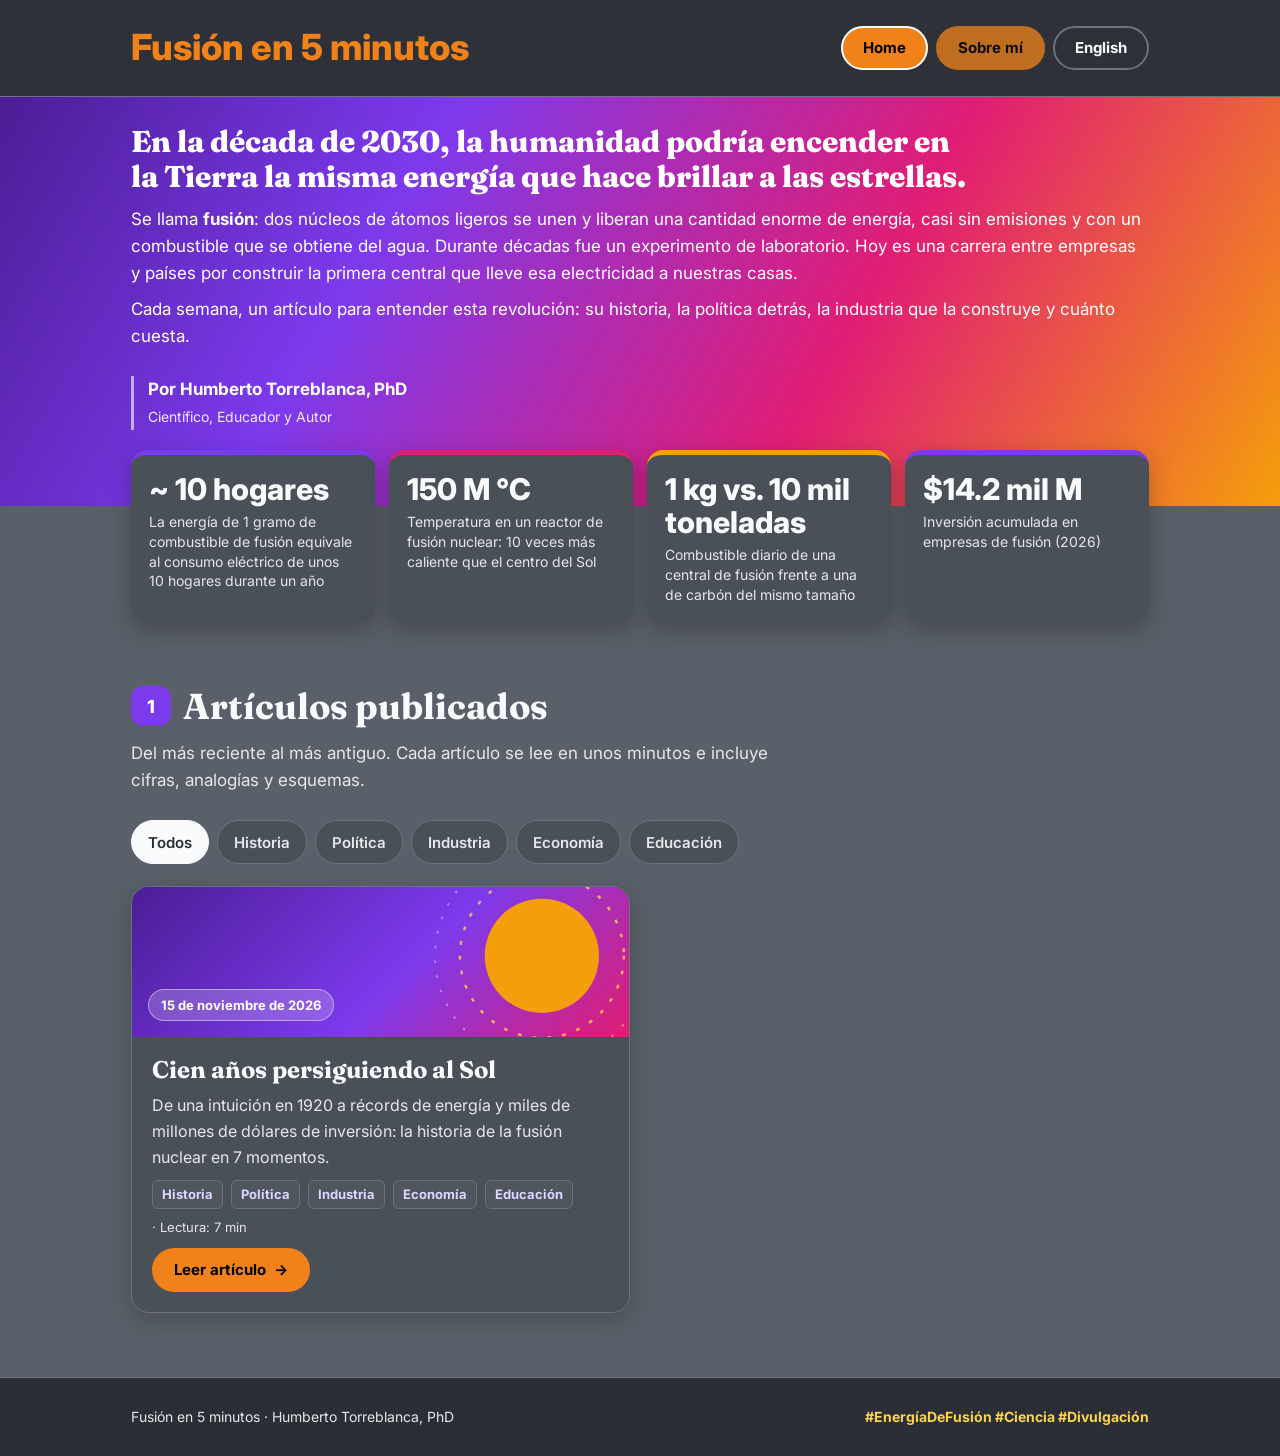
==== index.html @ 05f506db "Build bilingual Fusión en 5 minutos site Spanish and English homepages, About pages and the first ar" ====
<!DOCTYPE html>
<html lang="es">
<head>
<meta charset="utf-8">
<meta name="viewport" content="width=device-width, initial-scale=1">
<title>Fusión en 5 minutos · Energía de fusión explicada en español</title>
<meta name="description" content="Cada semana, un artículo en español para entender la energía de fusión: su historia, la política detrás, la industria que la construye y cuánto cuesta.">
<meta property="og:title" content="Fusión en 5 minutos · Energía de fusión explicada en español">
<meta property="og:description" content="Cada semana, un artículo en español para entender la energía de fusión: su historia, la política detrás, la industria que la construye y cuánto cuesta.">
<meta property="og:type" content="website">
<link rel="alternate" hreflang="en" href="en/index.html">
<link rel="icon" href="assets/favicon.svg" type="image/svg+xml">
<link rel="preconnect" href="https://fonts.googleapis.com"><link rel="preconnect" href="https://fonts.gstatic.com" crossorigin><link href="https://fonts.googleapis.com/css2?family=Inter:wght@400;500;600;700;800&family=Fraunces:opsz,wght@9..144,700;9..144,800&display=swap" rel="stylesheet">
<link rel="stylesheet" href="assets/css/home.css">
</head>
<body>
<nav class="bar" aria-label="Principal">
  <div class="inner">
    <a class="brand" href="index.html">Fusión en 5 minutos</a>
    <div class="tabs">
      <a class="tab" href="index.html" aria-current="page">Home</a>
      <a class="tab" href="sobre-mi.html">Sobre mí</a>
      <a class="tab lang" href="en/index.html" hreflang="en" lang="en">English</a>
    </div>
  </div>
</nav>

<header class="hero short">
  <div class="inner">
    <div class="txt">
      <h1>En la década de 2030, la humanidad podría encender en la Tierra la misma energía que hace brillar a las estrellas.</h1>
      <p>Se llama <strong>fusión</strong>: dos núcleos de átomos ligeros se unen y liberan una cantidad enorme de energía, casi sin emisiones y con un combustible que se obtiene del agua. Durante décadas fue un experimento de laboratorio. Hoy es una carrera entre empresas y países por construir la primera central que lleve esa electricidad a nuestras casas.</p>
      <p>Cada semana, un artículo para entender esta revolución: su historia, la política detrás, la industria que la construye y cuánto cuesta.</p>
    </div>
    <div class="autor"><b>Por Humberto Torreblanca, PhD</b><span>Científico, Educador y Autor</span></div>
  </div>
</header>

<main class="inner">
  <section class="stats" aria-label="Datos sobre la fusión">
      <div class="stat" style="--c:var(--violet)"><div class="n">~ 10 hogares</div><div class="l">La energía de 1 gramo de combustible de fusión equivale al consumo eléctrico de unos 10 hogares durante un año</div></div>
      <div class="stat" style="--c:var(--magenta)"><div class="n">150 M °C</div><div class="l">Temperatura en un reactor de fusión nuclear: 10 veces más caliente que el centro del Sol</div></div>
      <div class="stat" style="--c:var(--orange)"><div class="n">1 kg vs. 10 mil toneladas</div><div class="l">Combustible diario de una central de fusión frente a una de carbón del mismo tamaño</div></div>
      <div class="stat" style="--c:var(--violet)"><div class="n">$14.2 mil M</div><div class="l">Inversión acumulada en empresas de fusión (2026)</div></div>
  </section>

  <section class="sec" aria-labelledby="h-art">
    <div class="sec-h"><span class="num" style="--c:var(--violet)">1</span><h2 id="h-art">Artículos publicados</h2></div>
    <p class="lead">Del más reciente al más antiguo. Cada artículo se lee en unos minutos e incluye cifras, analogías y esquemas.</p>
    <div class="filters" id="filters" role="group" aria-label="Filtrar por eje"><button class="f" type="button" data-e="" aria-pressed="true">Todos</button><button class="f" type="button" data-e="Historia" aria-pressed="false">Historia</button><button class="f" type="button" data-e="Política" aria-pressed="false">Política</button><button class="f" type="button" data-e="Industria" aria-pressed="false">Industria</button><button class="f" type="button" data-e="Economía" aria-pressed="false">Economía</button><button class="f" type="button" data-e="Educación" aria-pressed="false">Educación</button></div>
    <div class="grid" id="grid">
      <article class="card" data-axes="Historia|Política|Industria|Economía|Educación">
        <div class="thumb" style="--g:linear-gradient(135deg,#4C1D95,#7C3AED 55%,#E11D74)"><svg viewBox="0 0 400 150" preserveAspectRatio="xMaxYMid slice" aria-hidden="true"><circle cx="330" cy="70" r="46" fill="#F59E0B"/><circle cx="330" cy="70" r="66" fill="none" stroke="#FCD34D" stroke-width="2" stroke-dasharray="3 9" opacity=".8"/><circle cx="330" cy="70" r="86" fill="none" stroke="#fff" stroke-width="1.5" stroke-dasharray="2 10" opacity=".4"/></svg><span class="week">15 de noviembre de 2026</span></div>
        <div class="body">
          <h3>Cien años persiguiendo al Sol</h3>
          <p>De una intuición en 1920 a récords de energía y miles de millones de dólares de inversión: la historia de la fusión nuclear en 7 momentos.</p>
          <div class="meta"><span class="tag">Historia</span><span class="tag">Política</span><span class="tag">Industria</span><span class="tag">Economía</span><span class="tag">Educación</span><span>· Lectura: 7 min</span></div>
          <a class="btn" href="articulos/cien-anos-persiguiendo-al-sol.html">Leer artículo <span aria-hidden="true">→</span></a>
        </div>
      </article>
    </div>
    <p class="empty" id="empty" data-t="Todavía no hay artículos de {x}. Llegan pronto." hidden></p>
  </section>
</main>
<footer>
  <div class="inner">
    <span>Fusión en 5 minutos · Humberto Torreblanca, PhD</span>
    <span class="hash">#EnergíaDeFusión #Ciencia #Divulgación</span>
  </div>
</footer>
<script>
{
  const grid = document.getElementById("grid"), filters = document.getElementById("filters"), empty = document.getElementById("empty");
  filters.addEventListener("click", ev => {
    const b = ev.target.closest(".f"); if (!b) return;
    const x = b.dataset.e;
    filters.querySelectorAll(".f").forEach(f => f.setAttribute("aria-pressed", f === b));
    let n = 0;
    grid.querySelectorAll(".card").forEach(c => {
      const show = !x || c.dataset.axes.split("|").includes(x);
      c.hidden = !show; if (show) n++;
    });
    empty.hidden = n > 0;
    empty.textContent = empty.dataset.t.replace("{x}", b.textContent);
  });
}
</script>
</body>
</html>
---- assets/css/home.css ----
/* Fusión en 5 minutos · portada y About. Paleta "Plomo + plasma". */
:root{color-scheme:dark;
  --bg:#5A6069;--card:#4A5058;--card2:#50565E;--dark:#2B2F35;--line:#6B7280;
  --ink:#F8FAFC;--ink2:#E5E7EB;--violet:#7C3AED;--deep:#4C1D95;--magenta:#E11D74;--orange:#F59E0B;--gold:#FCD34D;--lav:#DDD6FE;
  --plasma:linear-gradient(120deg,#4C1D95 0%,#7C3AED 30%,#E11D74 65%,#F59E0B 100%)}
*{box-sizing:border-box;min-width:0}
body{margin:0;background:var(--bg);color:var(--ink);font:17px/1.6 Inter,system-ui,sans-serif;overflow-x:clip}
a{color:inherit}
h1,h2,h3{font-family:Fraunces,Georgia,serif;line-height:1.08;margin:0;text-wrap:balance}
.inner{max-width:1120px;margin:0 auto;padding:0 max(4vw,16px)}

/* Barra */
.bar{position:sticky;top:0;z-index:10;background:rgba(43,47,53,.92);backdrop-filter:blur(8px);border-bottom:1px solid var(--line)}
.bar .inner{display:flex;align-items:center;gap:16px;min-height:96px;flex-wrap:wrap;padding-top:10px;padding-bottom:10px}
.brand{display:flex;align-items:center;gap:10px;font-weight:800;font-size:clamp(26px,3.4vw,36px);line-height:1.1;color:rgb(240,130,25);text-decoration:none;margin-right:auto}
.tabs{display:flex;gap:8px;flex-wrap:wrap}
.tab{min-height:44px;padding:0 20px;display:inline-flex;align-items:center;border-radius:999px;text-decoration:none;font-weight:700;font-size:15px;background:rgb(240,130,25);color:#000;border:2px solid transparent;opacity:.75}
.tab:hover{opacity:1}
.tab[aria-current=page]{opacity:1;border-color:#fff}
.tab.lang{background:transparent;color:var(--ink);border-color:var(--line);opacity:1}
.tab.lang:hover{border-color:#fff}
.tab:focus-visible,.card a:focus-visible,.btn:focus-visible{outline:3px solid var(--gold);outline-offset:2px}

/* Portada */
.hero{background:var(--plasma);color:#fff;padding:clamp(40px,6vw,72px) 0 clamp(80px,9vw,110px)}
.hero .inner{display:grid;grid-template-columns:minmax(0,1fr);gap:clamp(24px,4vw,48px);align-items:center}
.hero.short{padding:28px 0 76px}
.hero.short .inner{display:flex;flex-direction:column;align-items:flex-start;gap:14px}
.hero.short .txt{flex:1;width:100%}
.hero.short h1{font-size:30px;line-height:1.15;font-weight:800;margin:0 0 12px;max-width:none}
.hero.short p{font-size:17px;max-width:none;margin:0 0 8px}
.hero.short .autor{margin:4px 0 0}
.pill{display:inline-block;font-size:13px;font-weight:700;padding:6px 14px;border-radius:999px;background:rgba(255,255,255,.18);border:1px solid rgba(255,255,255,.4)}
.hero h1{font-size:clamp(38px,6vw,60px);margin:18px 0 14px}
.hero p{font-size:19px;margin:0;max-width:560px}
.autor{margin-top:22px;padding-left:14px;border-left:3px solid rgba(255,255,255,.6)}
.autor b{display:block;font-size:17px}.autor span{font-size:14px;opacity:.9}

/* Cifras */
.stats{display:grid;grid-template-columns:repeat(auto-fit,minmax(200px,1fr));gap:14px;margin-top:-56px;position:relative}
.stat{background:var(--card);border-radius:16px;padding:18px;box-shadow:0 8px 24px rgba(0,0,0,.25);border-top:5px solid var(--c)}
.stat .n{font-size:clamp(26px,3vw,30px);font-weight:800;line-height:1.1}
.stat .l{font-size:14px;color:var(--ink2);margin-top:6px;line-height:1.4}

/* Secciones */
.sec{padding:clamp(36px,5vw,64px) 0}
.sec-h{display:flex;align-items:center;gap:12px;margin-bottom:22px;flex-wrap:wrap}
.sec-h h2{font-size:clamp(28px,3.4vw,36px)}
.num{flex:none;display:inline-grid;place-items:center;width:40px;height:40px;border-radius:12px;font:800 18px Inter,sans-serif;background:var(--c);color:#fff}
.lead{color:var(--ink2);max-width:680px;margin:-8px 0 26px}

/* Tarjetas de artículos */
.grid{display:grid;grid-template-columns:repeat(auto-fill,minmax(min(100%,330px),1fr));gap:20px}
.card{background:var(--card);border:1px solid var(--line);border-radius:18px;overflow:hidden;display:flex;flex-direction:column;box-shadow:0 8px 24px rgba(0,0,0,.2);transition:transform .2s}
.card:hover{transform:translateY(-3px)}
.thumb{position:relative;height:150px;background:var(--g);display:flex;align-items:flex-end;padding:16px}
.thumb svg{position:absolute;inset:0;width:100%;height:100%}
.week{position:relative;font-size:13px;font-weight:700;padding:5px 12px;border-radius:999px;background:rgba(255,255,255,.2);border:1px solid rgba(255,255,255,.45);color:#fff}
.body{padding:20px;display:flex;flex-direction:column;gap:10px;flex:1}
.body h3{font-size:24px}
.body p{margin:0;color:var(--ink2);font-size:16px}
.meta{display:flex;flex-wrap:wrap;gap:8px;align-items:center;font-size:13px;color:var(--ink2)}
.tag{font-weight:700;padding:3px 9px;border-radius:6px;background:var(--card2);border:1px solid var(--line);color:var(--lav)}
.btn{margin-top:auto;align-self:flex-start;min-height:44px;display:inline-flex;align-items:center;gap:8px;padding:0 20px;border-radius:999px;background:rgb(240,130,25);color:#000;font-weight:700;font-size:15px;text-decoration:none;border:2px solid transparent}
.btn:hover{border-color:#fff}

/* Filtros */
.filters{display:flex;flex-wrap:wrap;gap:8px;margin-bottom:22px}
.f{min-height:44px;padding:0 16px;border-radius:999px;border:1px solid var(--line);background:var(--card);color:var(--ink2);font:600 15px Inter,sans-serif;cursor:pointer}
.f[aria-pressed=true]{background:var(--ink);color:var(--dark);border-color:var(--ink)}
.f:focus-visible{outline:3px solid var(--gold);outline-offset:2px}
.empty{padding:24px;border:1px dashed var(--line);border-radius:14px;color:var(--ink2)}

/* Cajas del template */
.analogia{background:var(--orange);color:#1C1917;border-radius:14px;padding:18px 22px}
.analogia b{display:block;font-size:13px;font-weight:800;margin-bottom:6px;color:var(--deep);letter-spacing:.06em;text-transform:uppercase}
.analogia p{margin:0}

/* About */
.about p{color:var(--ink2);margin:0 0 16px;max-width:760px}
.aviso{background:var(--card);border-radius:12px;padding:16px 18px;font-size:13px;color:var(--ink2);line-height:1.55}

footer{background:var(--dark);border-top:1px solid var(--line);padding:28px 0;font-size:14px;color:var(--ink2)}
footer .inner{display:flex;flex-wrap:wrap;gap:12px;justify-content:space-between}
.hash{color:var(--gold);font-weight:700}
[hidden]{display:none!important}
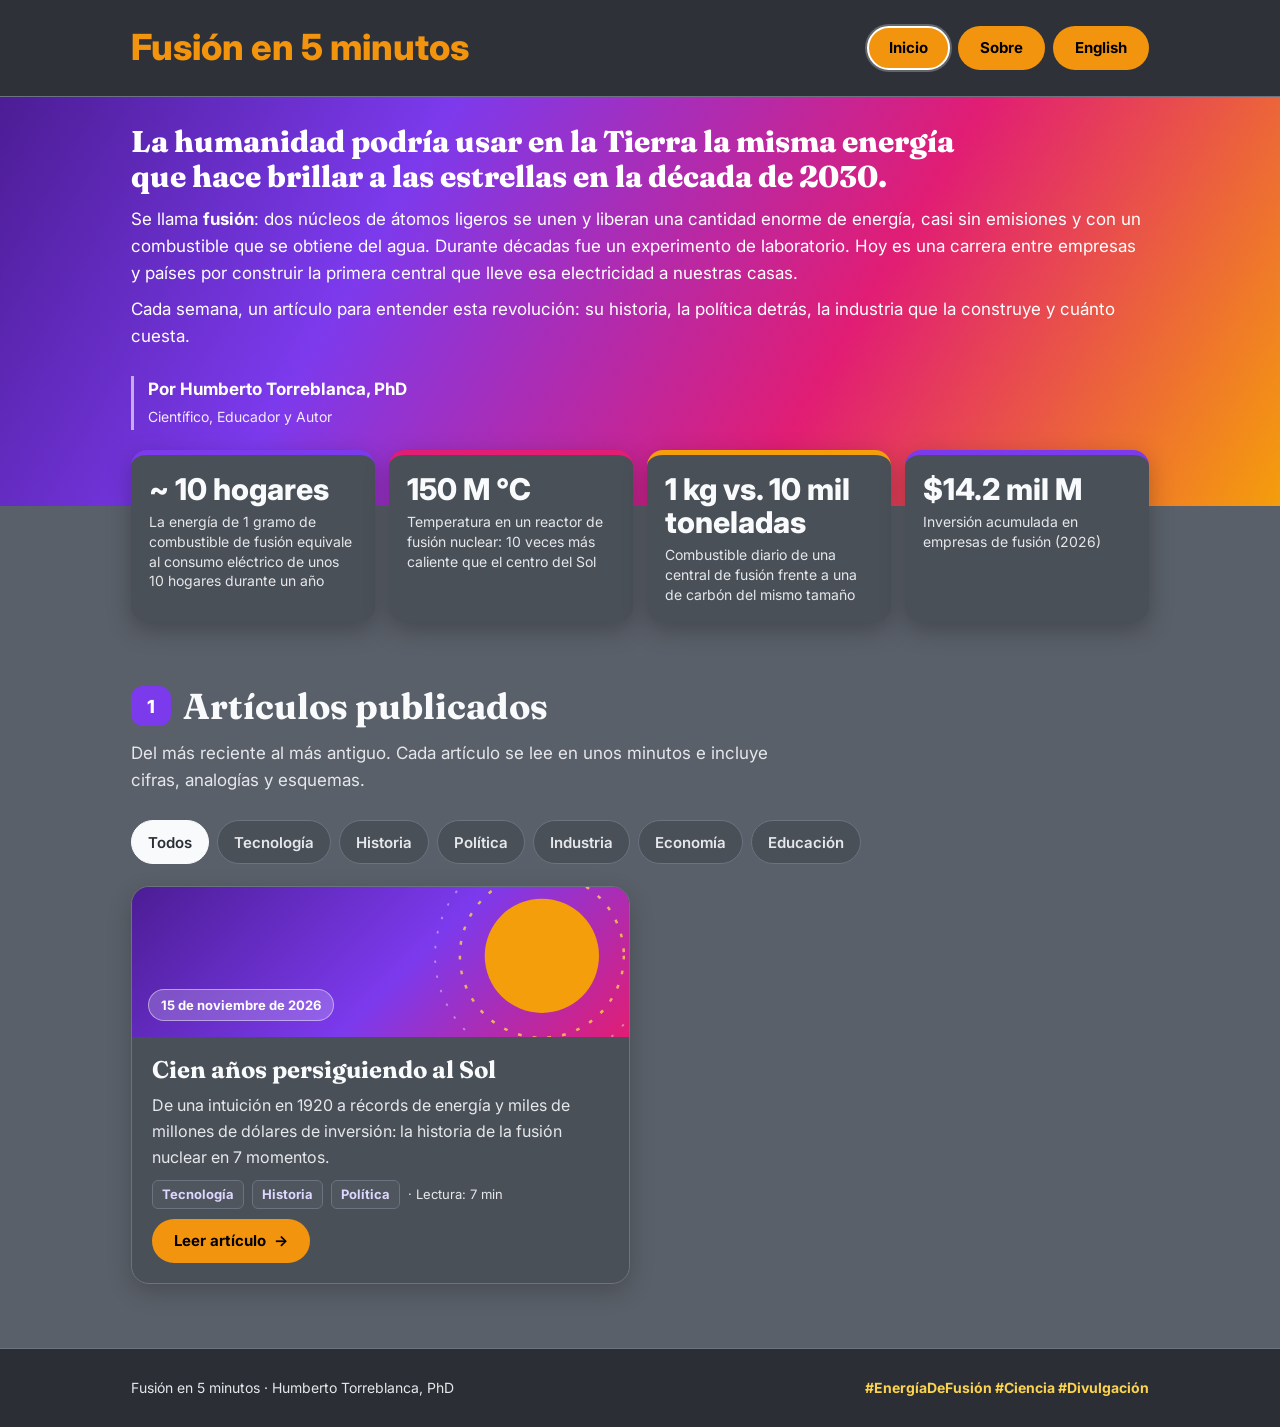
==== commit 2b217e16: "Update header colors, labels, filters and homepage text - Header text and buttons, and Read article " ====
--- a/index.html
+++ b/index.html
@@ -18,8 +18,8 @@
   <div class="inner">
     <a class="brand" href="index.html">Fusión en 5 minutos</a>
     <div class="tabs">
-      <a class="tab" href="index.html" aria-current="page">Home</a>
-      <a class="tab" href="sobre-mi.html">Sobre mí</a>
+      <a class="tab" href="index.html" aria-current="page">Inicio</a>
+      <a class="tab" href="sobre-mi.html">Sobre</a>
       <a class="tab lang" href="en/index.html" hreflang="en" lang="en">English</a>
     </div>
   </div>
@@ -28,7 +28,7 @@
 <header class="hero short">
   <div class="inner">
     <div class="txt">
-      <h1>En la década de 2030, la humanidad podría encender en la Tierra la misma energía que hace brillar a las estrellas.</h1>
+      <h1>La humanidad podría usar en la Tierra la misma energía que hace brillar a las estrellas en la década de 2030.</h1>
       <p>Se llama <strong>fusión</strong>: dos núcleos de átomos ligeros se unen y liberan una cantidad enorme de energía, casi sin emisiones y con un combustible que se obtiene del agua. Durante décadas fue un experimento de laboratorio. Hoy es una carrera entre empresas y países por construir la primera central que lleve esa electricidad a nuestras casas.</p>
       <p>Cada semana, un artículo para entender esta revolución: su historia, la política detrás, la industria que la construye y cuánto cuesta.</p>
     </div>
@@ -47,14 +47,14 @@
   <section class="sec" aria-labelledby="h-art">
     <div class="sec-h"><span class="num" style="--c:var(--violet)">1</span><h2 id="h-art">Artículos publicados</h2></div>
     <p class="lead">Del más reciente al más antiguo. Cada artículo se lee en unos minutos e incluye cifras, analogías y esquemas.</p>
-    <div class="filters" id="filters" role="group" aria-label="Filtrar por eje"><button class="f" type="button" data-e="" aria-pressed="true">Todos</button><button class="f" type="button" data-e="Historia" aria-pressed="false">Historia</button><button class="f" type="button" data-e="Política" aria-pressed="false">Política</button><button class="f" type="button" data-e="Industria" aria-pressed="false">Industria</button><button class="f" type="button" data-e="Economía" aria-pressed="false">Economía</button><button class="f" type="button" data-e="Educación" aria-pressed="false">Educación</button></div>
+    <div class="filters" id="filters" role="group" aria-label="Filtrar por eje"><button class="f" type="button" data-e="" aria-pressed="true">Todos</button><button class="f" type="button" data-e="Tecnología" aria-pressed="false">Tecnología</button><button class="f" type="button" data-e="Historia" aria-pressed="false">Historia</button><button class="f" type="button" data-e="Política" aria-pressed="false">Política</button><button class="f" type="button" data-e="Industria" aria-pressed="false">Industria</button><button class="f" type="button" data-e="Economía" aria-pressed="false">Economía</button><button class="f" type="button" data-e="Educación" aria-pressed="false">Educación</button></div>
     <div class="grid" id="grid">
-      <article class="card" data-axes="Historia|Política|Industria|Economía|Educación">
+      <article class="card" data-axes="Tecnología|Historia|Política">
         <div class="thumb" style="--g:linear-gradient(135deg,#4C1D95,#7C3AED 55%,#E11D74)"><svg viewBox="0 0 400 150" preserveAspectRatio="xMaxYMid slice" aria-hidden="true"><circle cx="330" cy="70" r="46" fill="#F59E0B"/><circle cx="330" cy="70" r="66" fill="none" stroke="#FCD34D" stroke-width="2" stroke-dasharray="3 9" opacity=".8"/><circle cx="330" cy="70" r="86" fill="none" stroke="#fff" stroke-width="1.5" stroke-dasharray="2 10" opacity=".4"/></svg><span class="week">15 de noviembre de 2026</span></div>
         <div class="body">
           <h3>Cien años persiguiendo al Sol</h3>
           <p>De una intuición en 1920 a récords de energía y miles de millones de dólares de inversión: la historia de la fusión nuclear en 7 momentos.</p>
-          <div class="meta"><span class="tag">Historia</span><span class="tag">Política</span><span class="tag">Industria</span><span class="tag">Economía</span><span class="tag">Educación</span><span>· Lectura: 7 min</span></div>
+          <div class="meta"><span class="tag">Tecnología</span><span class="tag">Historia</span><span class="tag">Política</span><span>· Lectura: 7 min</span></div>
           <a class="btn" href="articulos/cien-anos-persiguiendo-al-sol.html">Leer artículo <span aria-hidden="true">→</span></a>
         </div>
       </article>
--- a/assets/css/home.css
+++ b/assets/css/home.css
@@ -12,13 +12,11 @@
 /* Barra */
 .bar{position:sticky;top:0;z-index:10;background:rgba(43,47,53,.92);backdrop-filter:blur(8px);border-bottom:1px solid var(--line)}
 .bar .inner{display:flex;align-items:center;gap:16px;min-height:96px;flex-wrap:wrap;padding-top:10px;padding-bottom:10px}
-.brand{display:flex;align-items:center;gap:10px;font-weight:800;font-size:clamp(26px,3.4vw,36px);line-height:1.1;color:rgb(240,130,25);text-decoration:none;margin-right:auto}
+.brand{display:flex;align-items:center;gap:10px;font-weight:800;font-size:clamp(26px,3.4vw,36px);line-height:1.1;color:rgb(243,148,14);text-decoration:none;margin-right:auto}
 .tabs{display:flex;gap:8px;flex-wrap:wrap}
-.tab{min-height:44px;padding:0 20px;display:inline-flex;align-items:center;border-radius:999px;text-decoration:none;font-weight:700;font-size:15px;background:rgb(240,130,25);color:#000;border:2px solid transparent;opacity:.75}
-.tab:hover{opacity:1}
-.tab[aria-current=page]{opacity:1;border-color:#fff}
-.tab.lang{background:transparent;color:var(--ink);border-color:var(--line);opacity:1}
-.tab.lang:hover{border-color:#fff}
+.tab{min-height:44px;padding:0 20px;display:inline-flex;align-items:center;border-radius:999px;text-decoration:none;font-weight:700;font-size:15px;background:rgb(243,148,14);color:#000;border:2px solid transparent}
+.tab:hover{border-color:#fff}
+.tab[aria-current=page]{border-color:#fff;box-shadow:0 0 0 2px rgba(255,255,255,.25)}
 .tab:focus-visible,.card a:focus-visible,.btn:focus-visible{outline:3px solid var(--gold);outline-offset:2px}
 
 /* Portada */
@@ -61,7 +59,7 @@
 .body p{margin:0;color:var(--ink2);font-size:16px}
 .meta{display:flex;flex-wrap:wrap;gap:8px;align-items:center;font-size:13px;color:var(--ink2)}
 .tag{font-weight:700;padding:3px 9px;border-radius:6px;background:var(--card2);border:1px solid var(--line);color:var(--lav)}
-.btn{margin-top:auto;align-self:flex-start;min-height:44px;display:inline-flex;align-items:center;gap:8px;padding:0 20px;border-radius:999px;background:rgb(240,130,25);color:#000;font-weight:700;font-size:15px;text-decoration:none;border:2px solid transparent}
+.btn{margin-top:auto;align-self:flex-start;min-height:44px;display:inline-flex;align-items:center;gap:8px;padding:0 20px;border-radius:999px;background:rgb(243,148,14);color:#000;font-weight:700;font-size:15px;text-decoration:none;border:2px solid transparent}
 .btn:hover{border-color:#fff}
 
 /* Filtros */
